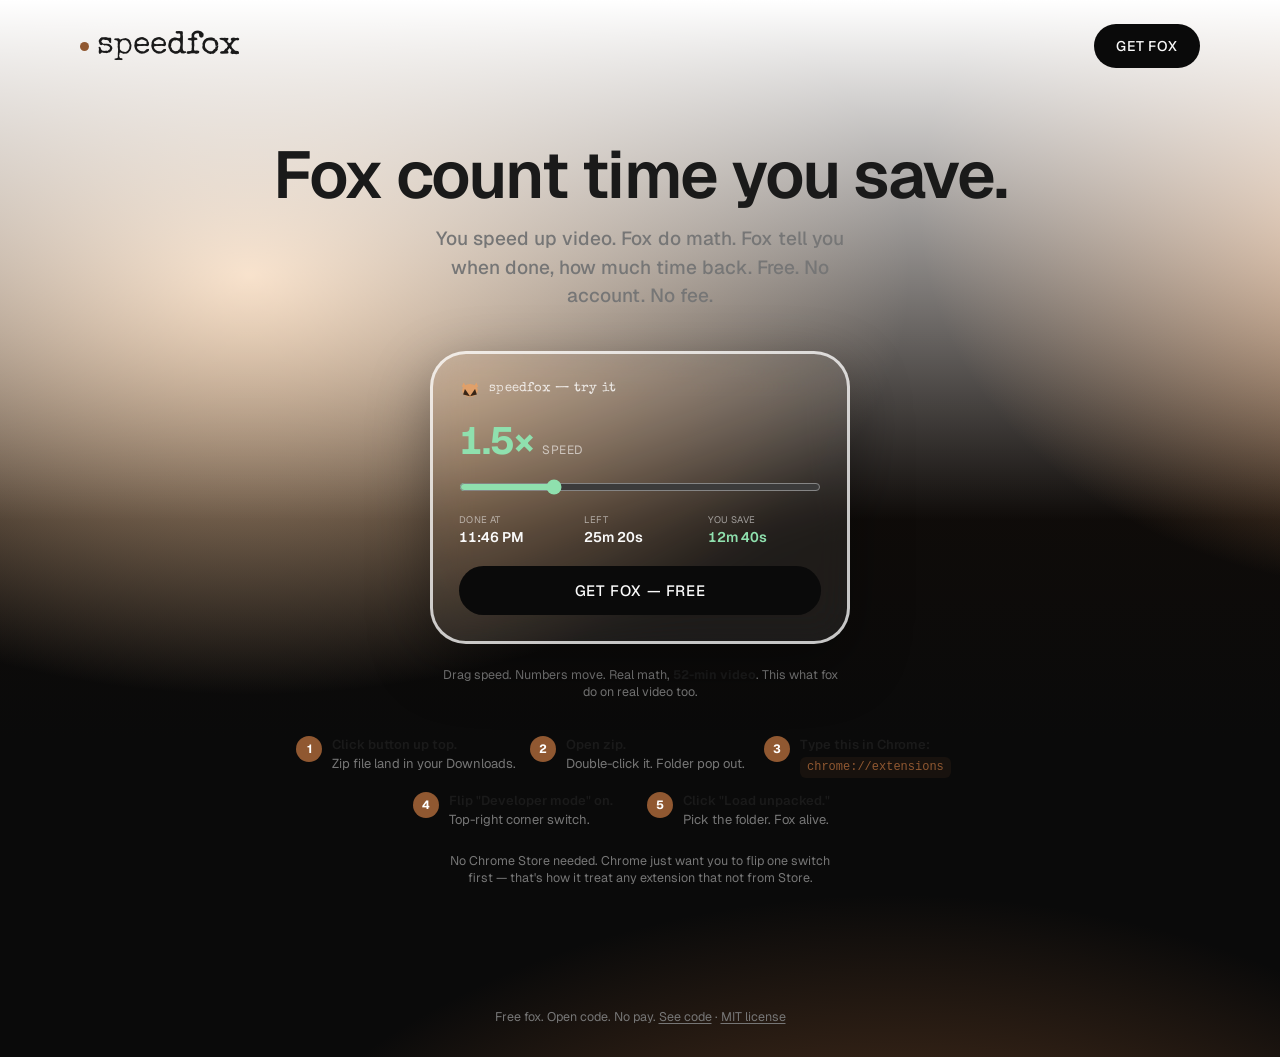
==== docs/index.html @ 51d8d423 "Add files via upload" ====
<!DOCTYPE html>
<html lang="en">
<head>
<meta charset="UTF-8" />
<meta name="viewport" content="width=device-width, initial-scale=1.0" />
<title>speedfox — fox count time you save</title>
<meta name="description" content="Free Chrome extension. Fox watch your video speed. Fox tell you time you save." />
<link rel="preconnect" href="https://fonts.googleapis.com">
<link rel="preconnect" href="https://fonts.gstatic.com" crossorigin>
<link href="https://fonts.googleapis.com/css2?family=Special+Elite&family=Geist:wght@400;500;600;700&display=swap" rel="stylesheet">
<style>
  :root{
    --dark:#0a0a0a;
    --text:#1a1a1a;
    --muted:#767676;
    --prompt:#905831;
  }
  *{box-sizing:border-box; margin:0; padding:0;}
  body{font-family:'Geist', sans-serif; overflow-x:hidden; background:#fff; color:var(--text);}
  a{color:inherit;}

  section.hero{position:relative; min-height:100svh; width:100%; overflow:hidden;}

  /* background: warm drifting gradient stands in for video */
  .bg{
    position:absolute; inset:0; z-index:0;
    background:
      radial-gradient(1100px 700px at 15% 20%, #f2c9a0 0%, transparent 60%),
      radial-gradient(900px 700px at 85% 15%, #e0a06a 0%, transparent 55%),
      radial-gradient(1200px 900px at 50% 100%, #905831 0%, transparent 65%),
      linear-gradient(180deg, #1a0f08, #0a0a0a 70%);
    background-size:130% 130%, 130% 130%, 140% 140%, 100% 100%;
    animation: drift 22s ease-in-out infinite alternate;
  }
  @keyframes drift{
    from{ background-position: 0% 0%, 100% 0%, 50% 100%, 0 0; }
    to{ background-position: 10% 10%, 90% 15%, 45% 90%, 0 0; }
  }
  @media (prefers-reduced-motion: reduce){ .bg{ animation:none; } }

  .top-fade{
    position:absolute; inset-inline:0; top:0; height:520px; pointer-events:none; z-index:1;
    background:linear-gradient(180deg, rgba(255,255,255,1) 0%, rgba(255,255,255,0) 100%);
  }

  .content{position:relative; z-index:2; max-width:1360px; margin:0 auto;}

  nav{display:flex; align-items:center; justify-content:space-between; padding:24px 80px 16px;}
  .brand{font-family:'Special Elite', serif; font-size:32px; color:var(--text); user-select:none; display:flex; align-items:center; gap:8px;}
  .brand .fox-dot{width:9px; height:9px; border-radius:50%; background:var(--prompt);}
  .btn-get{
    background:var(--dark); color:#fafafa; border:none; cursor:pointer; text-decoration:none;
    font-family:'Geist', sans-serif; font-size:14px; font-weight:500; text-transform:uppercase; letter-spacing:0.04em;
    padding:13px 22px; border-radius:100px; transition:all .15s;
  }
  .btn-get:hover{background:#333;}
  .btn-get:active{transform:scale(0.96);}

  .hero-body{display:flex; flex-direction:column; align-items:center; padding:56px 24px 96px; text-align:center;}
  h1{
    font-family:'Geist', sans-serif; font-weight:600; letter-spacing:-0.03em; line-height:1.05;
    font-size:clamp(38px,6.5vw,66px); max-width:760px; margin-bottom:16px; color:var(--text);
  }
  .lead{font-size:19px; font-weight:500; color:var(--muted); max-width:440px; margin-bottom:40px; line-height:1.5;}

  /* frosted glass demo card */
  .card{
    position:relative; width:420px; max-width:calc(100vw - 48px);
    background:rgba(255,255,255,0.07); border:3px solid rgba(255,255,255,0.75);
    border-radius:36px; backdrop-filter:blur(20px) saturate(140%); -webkit-backdrop-filter:blur(20px) saturate(140%);
    box-shadow:0 20px 60px rgba(0,0,0,0.35);
    padding:24px 26px 26px; text-align:left;
  }
  .card-head{display:flex; align-items:center; gap:8px; margin-bottom:16px;}
  .card-head .fox-icon{width:22px; height:22px;}
  .card-head .card-title{font-family:'Special Elite', serif; font-size:13px; color:rgba(255,255,255,0.8); letter-spacing:0.02em;}

  .speed-row{display:flex; align-items:baseline; gap:8px; margin-bottom:4px;}
  .speed-val{font-size:38px; font-weight:700; color:#f2c9a0; letter-spacing:-0.02em; font-variant-numeric:tabular-nums;}
  .speed-label{font-size:12px; color:rgba(255,255,255,0.6); text-transform:uppercase; letter-spacing:0.05em;}

  input[type="range"]{width:100%; accent-color:#e0a06a; margin:10px 0 18px; cursor:pointer;}
  .card.saving input[type="range"]{accent-color:#8fe0ae;}
  .card.saving .speed-val{color:#8fe0ae;}

  .stat-grid{display:grid; grid-template-columns:1fr 1fr 1fr; gap:12px; margin-bottom:20px;}
  .stat{display:flex; flex-direction:column; gap:2px;}
  .stat-label{font-size:9.5px; text-transform:uppercase; letter-spacing:0.04em; color:rgba(255,255,255,0.55);}
  .stat-value{font-size:14px; font-weight:600; color:#fafafa; font-variant-numeric:tabular-nums;}
  .stat-value.save{color:#8fe0ae;}

  .card .btn-get{width:100%; text-align:center; display:block; font-size:15px; padding:15px;}

  .fine{font-size:12.5px; color:var(--muted); margin-top:22px; max-width:400px;}
  .fine b{color:var(--text);}

  .howto{
    display:flex; flex-wrap:wrap; justify-content:center; gap:14px;
    max-width:900px; margin-top:36px;
  }
  .how-step{
    display:flex; align-items:flex-start; gap:10px; text-align:left;
    width:220px; max-width:100%;
  }
  .how-num{
    flex-shrink:0; width:26px; height:26px; border-radius:50%;
    background:var(--prompt); color:#fff; font-size:12px; font-weight:700;
    display:flex; align-items:center; justify-content:center;
  }
  .how-step div{font-size:13px; color:var(--muted); line-height:1.45;}
  .how-step b{color:var(--text); font-weight:600;}
  .how-code{
    display:inline-block; margin-top:2px; font-family:monospace; font-size:12px;
    background:rgba(144,88,49,0.1); color:var(--prompt); padding:2px 7px; border-radius:6px;
  }

  footer{position:relative; z-index:2; padding:26px 24px 32px; text-align:center;}
  footer p{font-size:12.5px; color:var(--muted);}
  footer a{text-decoration:underline; text-underline-offset:2px;}

  @media (max-width:760px){
    nav{padding:20px 20px 12px;}
    .brand{font-size:26px;}
    .hero-body{padding:36px 16px 64px;}
  }
  :focus-visible{outline:2px solid var(--prompt); outline-offset:2px;}
</style>
</head>
<body>

<section class="hero">
  <div class="bg"></div>
  <div class="top-fade"></div>

  <div class="content">
    <nav>
      <div class="brand"><span class="fox-dot"></span>speedfox</div>
      <a class="btn-get" id="navGet" href="#">Get Fox</a>
    </nav>

    <div class="hero-body">
      <h1>Fox count time you save.</h1>
      <p class="lead">You speed up video. Fox do math. Fox tell you when done, how much time back. Free. No account. No fee.</p>

      <div class="card" id="card">
        <div class="card-head">
          <svg class="fox-icon" viewBox="0 0 48 48" fill="none">
            <path d="M10 10 L18 22 L6 19 Z" fill="#e0a06a"/>
            <path d="M38 10 L30 22 L42 19 Z" fill="#e0a06a"/>
            <ellipse cx="24" cy="27" rx="17" ry="14" fill="#e0a06a"/>
            <path d="M13 24 L24 40 L9 36 Z" fill="#1a0f08" opacity="0.85"/>
            <path d="M35 24 L24 40 L39 36 Z" fill="#1a0f08" opacity="0.85"/>
          </svg>
          <span class="card-title">speedfox — try it</span>
        </div>

        <div class="speed-row">
          <span class="speed-val" id="speedVal">1.5×</span>
          <span class="speed-label">speed</span>
        </div>
        <input type="range" id="speedSlider" min="1" max="3" step="0.25" value="1.5" aria-label="Speed" />

        <div class="stat-grid">
          <div class="stat">
            <span class="stat-label">Done at</span>
            <span class="stat-value" id="finishVal">—</span>
          </div>
          <div class="stat">
            <span class="stat-label">Left</span>
            <span class="stat-value" id="leftVal">—</span>
          </div>
          <div class="stat">
            <span class="stat-label">You save</span>
            <span class="stat-value save" id="savedVal">—</span>
          </div>
        </div>

        <a class="btn-get" id="cardGet" href="#">Get Fox — Free</a>
      </div>

      <p class="fine">Drag speed. Numbers move. Real math, <b>52-min video</b>. This what fox do on real video too.</p>

      <div class="howto">
        <div class="how-step">
          <span class="how-num">1</span>
          <div><b>Click button up top.</b><br>Zip file land in your Downloads.</div>
        </div>
        <div class="how-step">
          <span class="how-num">2</span>
          <div><b>Open zip.</b><br>Double-click it. Folder pop out.</div>
        </div>
        <div class="how-step">
          <span class="how-num">3</span>
          <div><b>Type this in Chrome:</b><br><span class="how-code">chrome://extensions</span></div>
        </div>
        <div class="how-step">
          <span class="how-num">4</span>
          <div><b>Flip "Developer mode" on.</b><br>Top-right corner switch.</div>
        </div>
        <div class="how-step">
          <span class="how-num">5</span>
          <div><b>Click "Load unpacked."</b><br>Pick the folder. Fox alive.</div>
        </div>
      </div>
      <p class="fine">No Chrome Store needed. Chrome just want you to flip one switch first — that's how it treat any extension that not from Store.</p>
    </div>
  </div>

  <footer>
    <p>Free fox. Open code. No pay. <a href="#" id="footerGithub">See code</a> · <a href="#" id="footerLicense">MIT license</a></p>
  </footer>
</section>

<script>
  // ---- EDIT THESE once repo is live ----
  const REPO_URL = "https://github.com/your-username/speedfox";
  const ZIP_URL = "https://github.com/your-username/speedfox/archive/refs/heads/main.zip";
  const LICENSE_URL = "https://github.com/your-username/speedfox/blob/main/LICENSE";
  // ----------------------------------------

  document.getElementById('navGet').href = ZIP_URL;
  document.getElementById('cardGet').href = ZIP_URL;
  document.getElementById('footerGithub').href = REPO_URL;
  document.getElementById('footerLicense').href = LICENSE_URL;

  const LECTURE_DURATION = 52 * 60;
  const ELAPSED = 14 * 60;

  function fmtClock(date){ return date.toLocaleTimeString([], { hour:'numeric', minute:'2-digit' }); }
  function fmtDuration(totalSeconds){
    totalSeconds = Math.max(0, Math.round(totalSeconds));
    const h = Math.floor(totalSeconds/3600), m = Math.floor((totalSeconds%3600)/60), s = totalSeconds%60;
    if (h>0) return `${h}h ${m}m`;
    if (m>0) return `${m}m ${s}s`;
    return `${s}s`;
  }

  const slider = document.getElementById('speedSlider');
  const card = document.getElementById('card');
  const speedVal = document.getElementById('speedVal');
  const finishVal = document.getElementById('finishVal');
  const leftVal = document.getElementById('leftVal');
  const savedVal = document.getElementById('savedVal');

  function render(){
    const speed = parseFloat(slider.value);
    const remainingContent = LECTURE_DURATION - ELAPSED;
    const actualRemaining = remainingContent / speed;
    const remainingSaved = remainingContent * (1 - 1/speed);

    speedVal.textContent = `${speed.toFixed(2).replace(/0$/, '').replace(/\.$/, '.0')}×`;
    finishVal.textContent = fmtClock(new Date(Date.now() + actualRemaining*1000));
    leftVal.textContent = fmtDuration(actualRemaining);

    if (speed === 1){
      savedVal.textContent = "none yet";
      card.classList.remove('saving');
    } else {
      savedVal.textContent = fmtDuration(remainingSaved);
      card.classList.add('saving');
    }
  }
  slider.addEventListener('input', render);
  render();
</script>

</body>
</html>
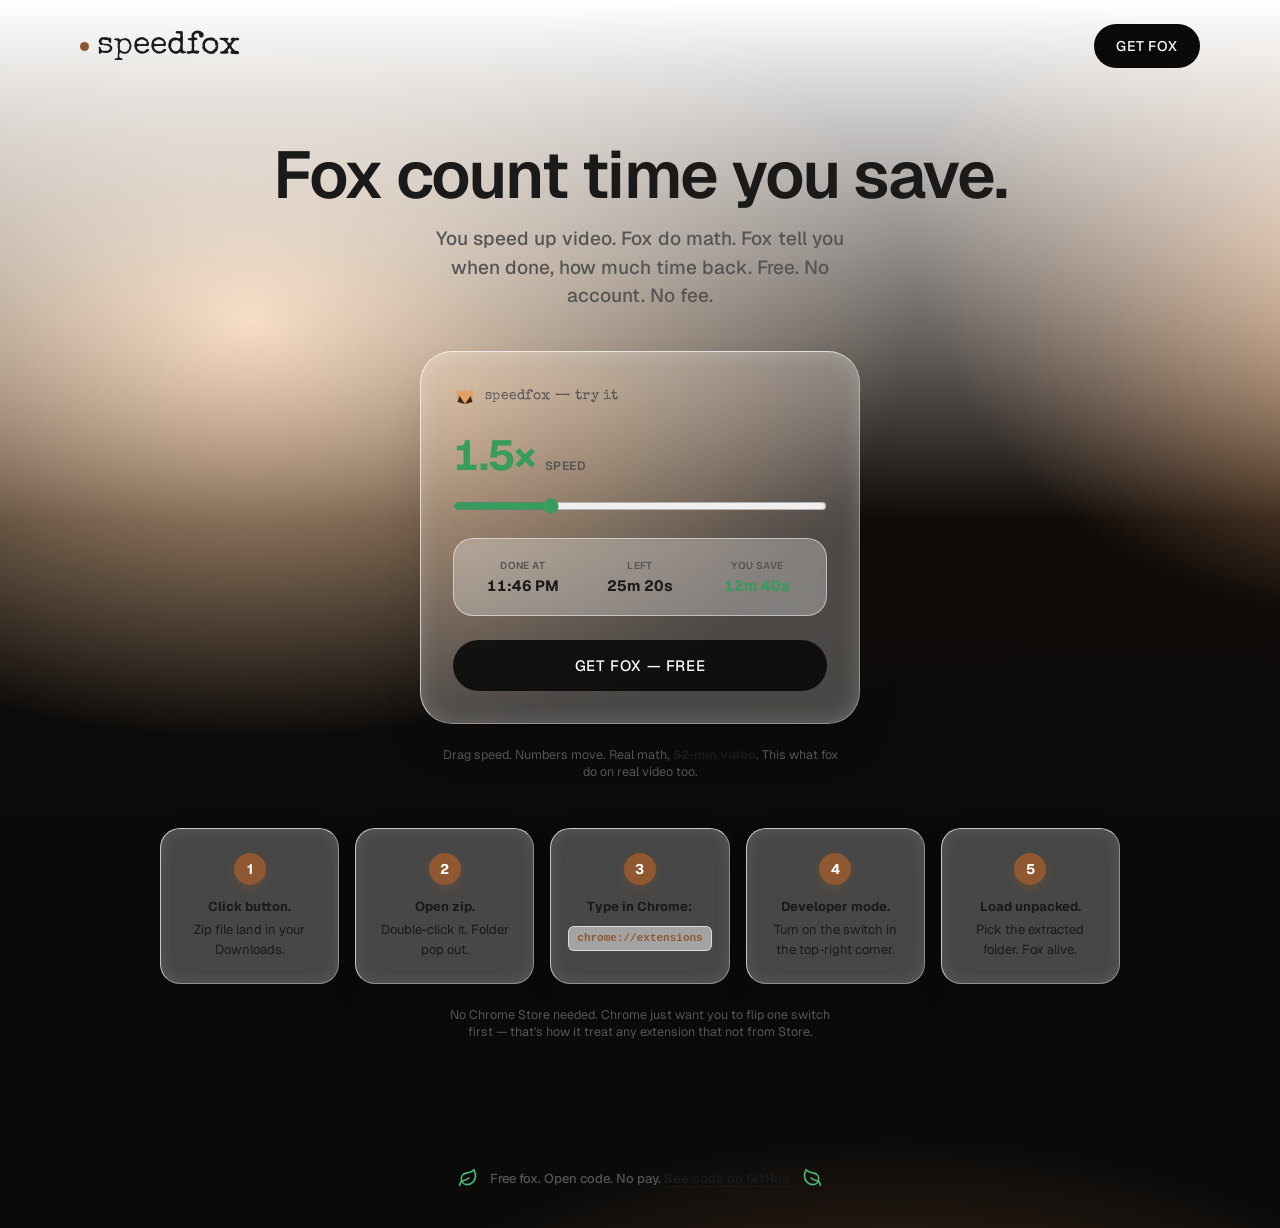
==== commit fa4ce1a2: "Update index.html" ====
--- a/docs/index.html
+++ b/docs/index.html
@@ -12,8 +12,10 @@
   :root{
     --dark:#0a0a0a;
     --text:#1a1a1a;
-    --muted:#767676;
+    --muted:#555555; /* Darkened slightly for better contrast on glass */
     --prompt:#905831;
+    --fox-orange: #d17b36;
+    --fox-green: #379c5c;
   }
   *{box-sizing:border-box; margin:0; padding:0;}
   body{font-family:'Geist', sans-serif; overflow-x:hidden; background:#fff; color:var(--text);}
@@ -63,65 +65,108 @@
   }
   .lead{font-size:19px; font-weight:500; color:var(--muted); max-width:440px; margin-bottom:40px; line-height:1.5;}
 
-  /* frosted glass demo card */
+  /* --- GLASSMORPHISM: Main Widget Card --- */
   .card{
-    position:relative; width:420px; max-width:calc(100vw - 48px);
-    background:rgba(255,255,255,0.07); border:3px solid rgba(255,255,255,0.75);
-    border-radius:36px; backdrop-filter:blur(20px) saturate(140%); -webkit-backdrop-filter:blur(20px) saturate(140%);
-    box-shadow:0 20px 60px rgba(0,0,0,0.35);
-    padding:24px 26px 26px; text-align:left;
-  }
-  .card-head{display:flex; align-items:center; gap:8px; margin-bottom:16px;}
-  .card-head .fox-icon{width:22px; height:22px;}
-  .card-head .card-title{font-family:'Special Elite', serif; font-size:13px; color:rgba(255,255,255,0.8); letter-spacing:0.02em;}
+    position:relative; width:440px; max-width:calc(100vw - 48px);
+    background: rgba(255, 255, 255, 0.25);
+    backdrop-filter: blur(24px) saturate(160%);
+    -webkit-backdrop-filter: blur(24px) saturate(160%);
+    border: 1px solid rgba(255, 255, 255, 0.4);
+    border-top: 1px solid rgba(255, 255, 255, 0.7); /* Light catching top edge */
+    border-left: 1px solid rgba(255, 255, 255, 0.7); /* Light catching left edge */
+    border-radius:32px; 
+    box-shadow: 0 24px 48px -12px rgba(0,0,0,0.15), inset 0 0 20px rgba(255, 255, 255, 0.2);
+    padding:32px; text-align:left;
+  }
+  .card-head{display:flex; align-items:center; gap:8px; margin-bottom:20px;}
+  .card-head .fox-icon{width:24px; height:24px;}
+  .card-head .card-title{font-family:'Special Elite', serif; font-size:14px; color:var(--muted); letter-spacing:0.02em;}
 
   .speed-row{display:flex; align-items:baseline; gap:8px; margin-bottom:4px;}
-  .speed-val{font-size:38px; font-weight:700; color:#f2c9a0; letter-spacing:-0.02em; font-variant-numeric:tabular-nums;}
-  .speed-label{font-size:12px; color:rgba(255,255,255,0.6); text-transform:uppercase; letter-spacing:0.05em;}
-
-  input[type="range"]{width:100%; accent-color:#e0a06a; margin:10px 0 18px; cursor:pointer;}
-  .card.saving input[type="range"]{accent-color:#8fe0ae;}
-  .card.saving .speed-val{color:#8fe0ae;}
-
-  .stat-grid{display:grid; grid-template-columns:1fr 1fr 1fr; gap:12px; margin-bottom:20px;}
-  .stat{display:flex; flex-direction:column; gap:2px;}
-  .stat-label{font-size:9.5px; text-transform:uppercase; letter-spacing:0.04em; color:rgba(255,255,255,0.55);}
-  .stat-value{font-size:14px; font-weight:600; color:#fafafa; font-variant-numeric:tabular-nums;}
-  .stat-value.save{color:#8fe0ae;}
-
-  .card .btn-get{width:100%; text-align:center; display:block; font-size:15px; padding:15px;}
+  .speed-val{font-size:42px; font-weight:700; color:var(--fox-orange); letter-spacing:-0.02em; font-variant-numeric:tabular-nums; transition: color 0.3s;}
+  .speed-label{font-size:12px; font-weight:600; color:var(--muted); text-transform:uppercase; letter-spacing:0.05em;}
+
+  input[type="range"]{width:100%; accent-color:var(--fox-orange); margin:12px 0 24px; cursor:pointer; transition: accent-color 0.3s;}
+  .card.saving input[type="range"]{accent-color:var(--fox-green);}
+  .card.saving .speed-val{color:var(--fox-green);}
+
+  /* Glassmorphism inner inset block */
+  .stat-grid{
+    display:grid; grid-template-columns:1fr 1fr 1fr; gap:12px; margin-bottom:24px;
+    background: rgba(255, 255, 255, 0.3);
+    border: 1px solid rgba(255, 255, 255, 0.5);
+    box-shadow: inset 0 2px 8px rgba(0,0,0,0.04);
+    border-radius:20px; padding:20px 16px;
+  }
+  .stat{display:flex; flex-direction:column; gap:4px; text-align:center;}
+  .stat-label{font-size:10px; font-weight:600; text-transform:uppercase; letter-spacing:0.04em; color:var(--muted);}
+  .stat-value{font-size:15px; font-weight:700; color:var(--text); font-variant-numeric:tabular-nums; transition: color 0.3s;}
+  .stat-value.save{color:var(--fox-green);}
+
+  .card .btn-get{
+    width:100%; text-align:center; display:block; font-size:15px; padding:16px;
+    background:rgba(10, 10, 10, 0.9);
+  }
 
   .fine{font-size:12.5px; color:var(--muted); margin-top:22px; max-width:400px;}
   .fine b{color:var(--text);}
 
+  /* --- GLASSMORPHISM: Grid Steps --- */
   .howto{
-    display:flex; flex-wrap:wrap; justify-content:center; gap:14px;
-    max-width:900px; margin-top:36px;
+    display:grid; grid-template-columns:repeat(auto-fit, minmax(160px, 1fr)); gap:16px;
+    width:100%; max-width:960px; margin-top:48px;
   }
   .how-step{
-    display:flex; align-items:flex-start; gap:10px; text-align:left;
-    width:220px; max-width:100%;
+    background: rgba(255, 255, 255, 0.25); 
+    backdrop-filter: blur(20px) saturate(160%); 
+    -webkit-backdrop-filter: blur(20px) saturate(160%);
+    border: 1px solid rgba(255, 255, 255, 0.4); 
+    border-top: 1px solid rgba(255, 255, 255, 0.7);
+    border-left: 1px solid rgba(255, 255, 255, 0.7);
+    border-radius:20px;
+    padding:24px 20px; display:flex; flex-direction:column; align-items:center; text-align:center; gap:12px;
+    box-shadow: 0 12px 32px rgba(0,0,0,0.08), inset 0 0 16px rgba(255, 255, 255, 0.1);
+    transition:transform 0.3s cubic-bezier(0.34, 1.56, 0.64, 1), box-shadow 0.3s ease, border-color 0.3s ease, background 0.3s ease;
+  }
+  .how-step:hover{
+    transform:translateY(-6px); 
+    box-shadow: 0 16px 40px rgba(0,0,0,0.12), inset 0 0 20px rgba(255, 255, 255, 0.3); 
+    background: rgba(255, 255, 255, 0.35);
+    border-color:rgba(255,255,255,0.9);
   }
   .how-num{
-    flex-shrink:0; width:26px; height:26px; border-radius:50%;
-    background:var(--prompt); color:#fff; font-size:12px; font-weight:700;
+    flex-shrink:0; width:32px; height:32px; border-radius:50%;
+    background:var(--prompt); color:#fff; font-size:14px; font-weight:700;
     display:flex; align-items:center; justify-content:center;
-  }
-  .how-step div{font-size:13px; color:var(--muted); line-height:1.45;}
-  .how-step b{color:var(--text); font-weight:600;}
+    box-shadow: 0 4px 10px rgba(144, 88, 49, 0.3);
+  }
+  .how-step div{font-size:13px; color:var(--text); line-height:1.5;}
+  .how-step b{color:var(--text); font-weight:700; display:block; margin-bottom:4px;}
   .how-code{
-    display:inline-block; margin-top:2px; font-family:monospace; font-size:12px;
-    background:rgba(144,88,49,0.1); color:var(--prompt); padding:2px 7px; border-radius:6px;
-  }
-
-  footer{position:relative; z-index:2; padding:26px 24px 32px; text-align:center;}
-  footer p{font-size:12.5px; color:var(--muted);}
-  footer a{text-decoration:underline; text-underline-offset:2px;}
+    display:inline-block; margin-top:6px; font-family:monospace; font-size:11px;
+    background: rgba(255, 255, 255, 0.5); /* subtle glass for the code block */
+    border: 1px solid rgba(255, 255, 255, 0.6);
+    color:var(--prompt); padding:3px 8px; border-radius:6px; font-weight: 600;
+  }
+
+  /* Footer */
+  footer{
+    position:relative; z-index:2; padding:32px 24px 40px; 
+    display:flex; justify-content:center; align-items:center; gap:12px; text-align:center;
+  }
+  footer p{font-size:13px; font-weight:500; color:var(--muted); margin:0;}
+  footer a{text-decoration:underline; text-underline-offset:3px; color:var(--text); font-weight:600;}
+  footer a:hover{color:var(--prompt);}
+  
+  .leaf-icon {
+    width:20px; height:20px;
+  }
 
   @media (max-width:760px){
     nav{padding:20px 20px 12px;}
     .brand{font-size:26px;}
     .hero-body{padding:36px 16px 64px;}
+    .stat-grid{padding:16px 10px; gap:8px;}
   }
   :focus-visible{outline:2px solid var(--prompt); outline-offset:2px;}
 </style>
@@ -183,23 +228,23 @@
       <div class="howto">
         <div class="how-step">
           <span class="how-num">1</span>
-          <div><b>Click button up top.</b><br>Zip file land in your Downloads.</div>
+          <div><b>Click button.</b>Zip file land in your Downloads.</div>
         </div>
         <div class="how-step">
           <span class="how-num">2</span>
-          <div><b>Open zip.</b><br>Double-click it. Folder pop out.</div>
+          <div><b>Open zip.</b>Double-click it. Folder pop out.</div>
         </div>
         <div class="how-step">
           <span class="how-num">3</span>
-          <div><b>Type this in Chrome:</b><br><span class="how-code">chrome://extensions</span></div>
+          <div><b>Type in Chrome:</b><span class="how-code">chrome://extensions</span></div>
         </div>
         <div class="how-step">
           <span class="how-num">4</span>
-          <div><b>Flip "Developer mode" on.</b><br>Top-right corner switch.</div>
+          <div><b>Developer mode.</b>Turn on the switch in the top-right corner.</div>
         </div>
         <div class="how-step">
           <span class="how-num">5</span>
-          <div><b>Click "Load unpacked."</b><br>Pick the folder. Fox alive.</div>
+          <div><b>Load unpacked.</b>Pick the extracted folder. Fox alive.</div>
         </div>
       </div>
       <p class="fine">No Chrome Store needed. Chrome just want you to flip one switch first — that's how it treat any extension that not from Store.</p>
@@ -207,21 +252,26 @@
   </div>
 
   <footer>
-    <p>Free fox. Open code. No pay. <a href="#" id="footerGithub">See code</a> · <a href="#" id="footerLicense">MIT license</a></p>
+    <svg class="leaf-icon" viewBox="0 0 24 24" fill="none" stroke="#4bb872" stroke-width="2" stroke-linecap="round" stroke-linejoin="round">
+      <path d="M11 20A7 7 0 0 1 9.8 6.1C15.5 5 17 4.48 19 2c1 2 2 4.18 2 8 0 5.5-4.78 10-10 10Z"></path>
+      <path d="M2 21c0-3 1.85-5.36 5.08-6C9.5 14.52 12 13 13 12"></path>
+    </svg>
+    <p>Free fox. Open code. No pay. <a href="https://github.com/ayesha-arbi/Speedfox" id="footerGithub" target="_blank">See code on GitHub</a></p>
+    <svg class="leaf-icon" viewBox="0 0 24 24" fill="none" stroke="#4bb872" stroke-width="2" stroke-linecap="round" stroke-linejoin="round" style="transform: scaleX(-1);">
+      <path d="M11 20A7 7 0 0 1 9.8 6.1C15.5 5 17 4.48 19 2c1 2 2 4.18 2 8 0 5.5-4.78 10-10 10Z"></path>
+      <path d="M2 21c0-3 1.85-5.36 5.08-6C9.5 14.52 12 13 13 12"></path>
+    </svg>
   </footer>
 </section>
 
 <script>
-  // ---- EDIT THESE once repo is live ----
-  const REPO_URL = "https://github.com/your-username/speedfox";
-  const ZIP_URL = "https://github.com/your-username/speedfox/archive/refs/heads/main.zip";
-  const LICENSE_URL = "https://github.com/your-username/speedfox/blob/main/LICENSE";
-  // ----------------------------------------
+  // GitHub URL linked directly to your repository
+  const REPO_URL = "https://github.com/ayesha-arbi/Speedfox";
+  const ZIP_URL = "https://github.com/ayesha-arbi/Speedfox/archive/refs/heads/main.zip";
 
   document.getElementById('navGet').href = ZIP_URL;
   document.getElementById('cardGet').href = ZIP_URL;
   document.getElementById('footerGithub').href = REPO_URL;
-  document.getElementById('footerLicense').href = LICENSE_URL;
 
   const LECTURE_DURATION = 52 * 60;
   const ELAPSED = 14 * 60;
